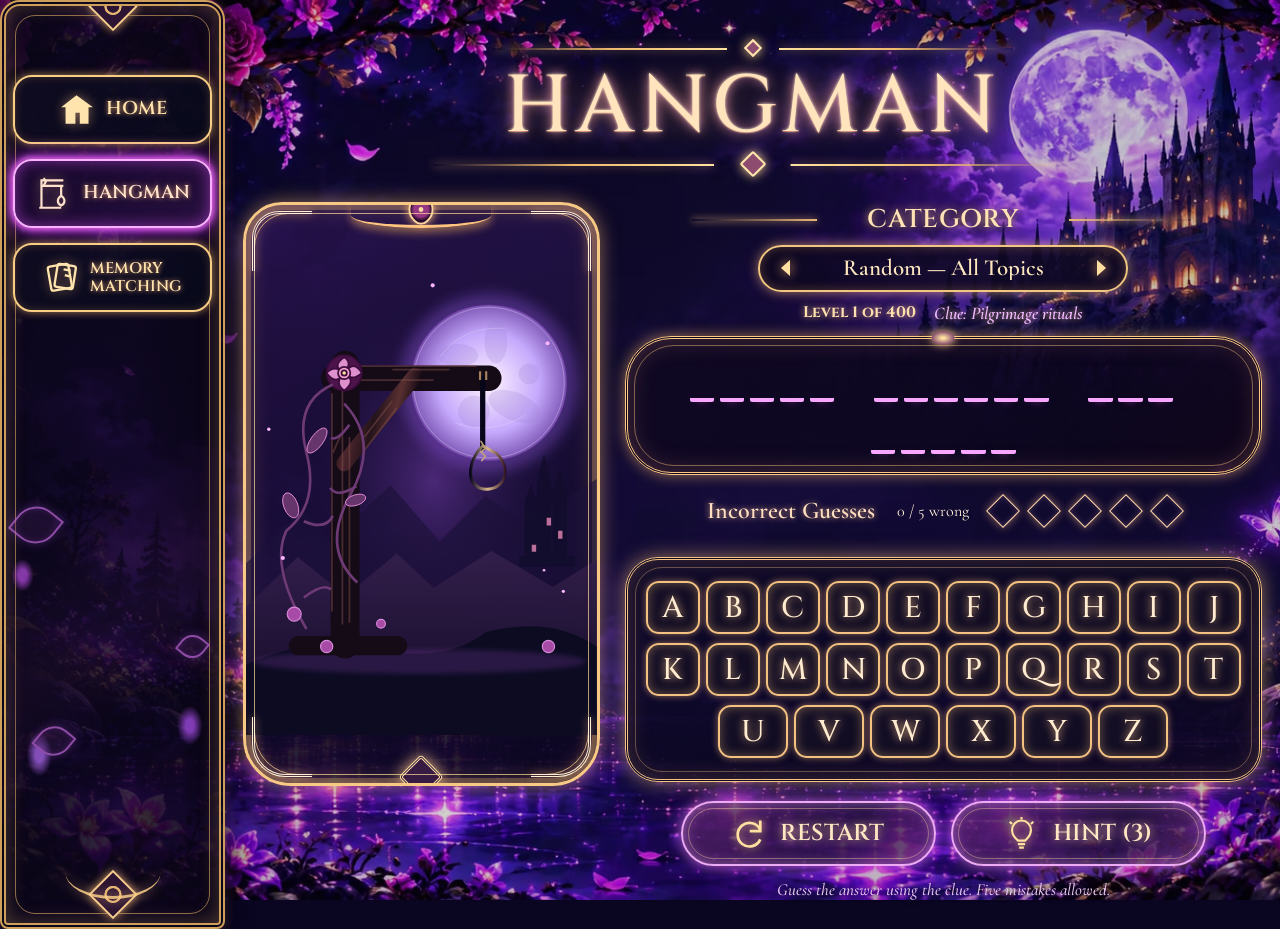
==== chapters/hangman.html @ 1d0f44e5 "Bring visible victory panel and next-level button above the keyboard and add error counter" ====
<!doctype html>
<html lang="en">
<head>
  <meta charset="utf-8">
  <meta name="viewport" content="width=device-width,initial-scale=1,viewport-fit=cover">
  <meta name="theme-color" content="#120823">
  <meta name="description" content="Play 400 moderate Islamic Hangman levels on Quran, prophets, Seerah, worship, faith, history, places, and Islamic terms.">
  <title>Hangman · Rayan's Dark Forest</title>
  <link rel="icon" href="../assets/heart.svg" type="image/svg+xml">
  <link rel="preconnect" href="https://fonts.googleapis.com">
  <link rel="preconnect" href="https://fonts.gstatic.com" crossorigin>
  <link href="https://fonts.googleapis.com/css2?family=Cinzel:wght@400;500;600;700&family=Cormorant+Garamond:wght@400;500;600;700&display=swap" rel="stylesheet">
  <link rel="preload" href="../assets/hangman-approved-forest.avif" as="image" type="image/avif">
  <link rel="stylesheet" href="../hangman.css?v=3">
  <script defer src="../hangman-phrases.js?v=2"></script>
  <script defer src="../hangman.js?v=3"></script>
</head>
<body class="hangman-page">
  <!-- The background is the separately supplied, clean AI forest art.
       All game interface, icons, gallows, and navigation below are REAL DOM/SVG. -->
  <div class="hangman-scene" aria-hidden="true"></div>
  <div id="hangman-confetti" class="hangman-confetti" aria-hidden="true"></div>
  <div class="hangman-layout">
    <aside class="hangman-sidebar" aria-label="Forest navigation">
      <div class="hangman-sidebar-ornate top" aria-hidden="true"></div>
      <nav class="hangman-navigation" aria-label="Game navigation">
        <a class="hangman-nav-button" href="../index.html">
          <svg class="hangman-nav-icon" viewBox="0 0 32 32" fill="none" aria-hidden="true"><path fill="currentColor" d="M16 3 2 14h4v15h9V19h4v10h8V14h4L16 3Z"/></svg>
          <span>HOME</span>
        </a>
        <a class="hangman-nav-button is-active" href="hangman.html" aria-current="page">
          <svg class="hangman-nav-icon" viewBox="0 0 32 32" fill="none" aria-hidden="true" stroke="currentColor" stroke-width="2"><path d="M5 29V4h20M5 9h20M23 9v9M23 18c-4 3-4 7 0 9 4-2 4-6 0-9ZM3 29h20"/><path d="m7 2 2 3-2 4"/></svg>
          <span>HANGMAN</span>
        </a>
        <a class="hangman-nav-button hangman-nav-matching" href="memory-game.html">
          <svg class="hangman-nav-icon" viewBox="0 0 32 32" fill="none" aria-hidden="true" stroke="currentColor" stroke-width="2"><rect x="3" y="7" width="18" height="21" rx="2" transform="rotate(-10 3 7)"/><rect x="12" y="4" width="16" height="20" rx="2" transform="rotate(9 12 4)"/><path d="m17 9 6 1m-5 4 4 1"/></svg>
          <span>MEMORY<br>MATCHING</span>
        </a>
      </nav>
      <div class="hangman-sidebar-vines" aria-hidden="true"><span></span><span></span><span></span></div>
      <div class="hangman-sidebar-ornate bottom" aria-hidden="true"></div>
    </aside>

    <main class="hangman-main">
      <header class="hangman-header">
        <div class="hangman-top-flourish" aria-hidden="true"><span></span></div>
        <h1>HANGMAN</h1>
        <div class="hangman-title-flourish" aria-hidden="true"><span></span></div>
      </header>

      <div class="hangman-play-grid">
        <section class="hangman-illustration-frame" id="hangman-illustration-frame" aria-label="Enchanted Hangman illustration">
          <div class="hangman-frame-corner top-left" aria-hidden="true"></div>
          <div class="hangman-frame-corner top-right" aria-hidden="true"></div>
          <div class="hangman-frame-corner bottom-left" aria-hidden="true"></div>
          <div class="hangman-frame-corner bottom-right" aria-hidden="true"></div>

          <svg id="hangman-illustration" class="hangman-art" viewBox="0 0 400 550" aria-hidden="true" xmlns="http://www.w3.org/2000/svg">
            <defs>
              <radialGradient id="hg-moon"><stop offset="0" stop-color="#fff3ff"/><stop offset=".64" stop-color="#c5a9fc"/><stop offset=".97" stop-color="#8560bd"/><stop offset="1" stop-color="#7141a5"/></radialGradient>
              <radialGradient id="hg-sky"><stop offset="0" stop-color="#733caa" stop-opacity=".56"/><stop offset="1" stop-color="#0c0821" stop-opacity="0"/></radialGradient>
              <linearGradient id="hg-wood" x2="1" y2=".3"><stop stop-color="#0f080b"/><stop offset=".25" stop-color="#4c262d"/><stop offset=".52" stop-color="#24131b"/><stop offset=".78" stop-color="#593032"/><stop offset="1" stop-color="#160b15"/></linearGradient>
              <linearGradient id="hg-rope" x2="1" y2="0"><stop stop-color="#090719"/><stop offset=".5" stop-color="#d9b88c"/><stop offset="1" stop-color="#2f1427"/></linearGradient>
              <linearGradient id="hg-hill" x2="0" y2="1"><stop stop-color="#35204d"/><stop offset="1" stop-color="#0f0820"/></linearGradient>
              <filter id="hg-light"><feGaussianBlur stdDeviation="7"/></filter>
              <filter id="hg-soft"><feGaussianBlur stdDeviation="3"/></filter>
            </defs>
            <ellipse cx="214" cy="260" rx="170" ry="235" fill="url(#hg-sky)"/>
            <circle cx="277" cy="148" r="102" fill="#9b61ef" opacity=".34" filter="url(#hg-light)"/>
            <circle cx="277" cy="148" r="89" fill="url(#hg-moon)"/>
            <g fill="#9d83d2" opacity=".23">
              <ellipse cx="242" cy="117" rx="23" ry="13"/><ellipse cx="306" cy="175" rx="31" ry="16" transform="rotate(22 306 175)"/>
              <ellipse cx="285" cy="101" rx="13" ry="25"/><circle cx="260" cy="181" r="18"/><circle cx="323" cy="138" r="12"/>
            </g>
            <g stroke="#ede3ff" stroke-opacity=".34" fill="none"><circle cx="277" cy="148" r="86" stroke-width="1.1"/><path d="M221 119c19-26 42-34 74-33M239 194c28 10 54 6 80-9" stroke-width="1"/></g>
            <path d="M0 354 66 293 96 329 165 265 221 329 273 277 319 310 400 258v292H0Z" fill="#1d1139" opacity=".65"/>
            <path d="M0 404 59 347 114 391 172 343 214 382 280 340 350 381 400 350v200H0Z" fill="url(#hg-hill)" opacity=".88"/>
            <g fill="#130d2d" opacity=".9">
              <path d="M318 346v-62l7-20 7 20v62M332 348v-86l8-33 8 33v86M350 348v-75l8-29 8 29v75M312 346h63v12h-63z"/>
              <path d="M326 333h5v8h-5zm17-31h5v9h-5zm13 15h5v9h-5z" fill="#cf7aa7"/>
            </g>
            <path d="M0 470q75-35 150-18t123-19q74-20 127 16v101H0Z" fill="#0c0b22"/>
            <ellipse cx="198" cy="466" rx="190" ry="14" fill="#ad55da" opacity=".18" filter="url(#hg-soft)"/>
            <g stroke="#140b16" stroke-linejoin="round" stroke-linecap="round">
              <path d="M113 446V128" stroke-width="33"/><path d="M100 143H277" stroke-width="29"/>
              <path d="M106 149V441" stroke="url(#hg-wood)" stroke-width="23"/>
              <path d="M107 139H276" stroke="url(#hg-wood)" stroke-width="22"/>
              <path d="m112 240 81-100" stroke="url(#hg-wood)" stroke-width="18"/>
              <path d="M60 448H173" stroke-width="22"/><path d="M60 444H173" stroke="url(#hg-wood)" stroke-width="16"/>
            </g>
            <g stroke="#7f4c49" fill="none" opacity=".5" stroke-width="2">
              <path d="M98 160v249m12-260v275m8-214v212m-19-194 10-22"/>
              <path d="M122 129h141m-96 4h65M124 145h90"/>
              <path d="m135 210 32-41m-32 56 37-48"/>
            </g>
            <g stroke="#070619" stroke-width="6" stroke-linecap="round"><path d="M270 143V223"/></g>
            <g stroke="url(#hg-rope)" stroke-width="3.4" stroke-linecap="round" fill="none">
              <path d="M270 143V222"/>
              <path d="M270 220c-15 16-20 39-4 48 21 8 43-15 20-39l-16-9"/>
              <path d="m268 215 5 8-5 4 5 5-4 5" stroke="#c3a07f" stroke-width="1.8"/>
            </g>
            <g fill="none" stroke="#b68d66" stroke-width="2.5" opacity=".9"><path d="M267 145v-10m7 10v-10"/></g>
            <g fill="#dd8fce" stroke="#3b0c3c" stroke-width="2">
              <circle cx="112" cy="137" r="20" fill="#4d144b"/>
              <path d="M112 119q10 6 0 18-15-8 0-18Z"/>
              <path d="M132 137q-11 10-20 0 11-16 20 0Z"/>
              <path d="M112 157q-12-9 0-20 15 9 0 20Z"/>
              <path d="M92 137q9-10 20 0-9 15-20 0Z"/>
              <circle cx="112" cy="137" r="7" fill="#f4a4d0"/>
              <circle cx="112" cy="137" r="3" fill="#ffe09b"/>
            </g>
            <g fill="none" stroke="#6e3a76" stroke-width="3">
              <path d="M99 150q-45 20-30 78t-23 89q-19 40 23 112"/>
              <path d="M112 172q41 43 7 104t8 100"/>
              <path d="M118 196q-14 19-21 15m29 55q-22 14-30 2m-30 38q25 11 33-6m-33 93q23-17 31-9"/>
            </g>
            <g fill="#65356c" stroke="#e48cdb" stroke-width="1"><ellipse cx="81" cy="214" rx="7" ry="17" transform="rotate(36 81 214)"/><ellipse cx="51" cy="288" rx="8" ry="15" transform="rotate(-21 51 288)"/><ellipse cx="125" cy="282" rx="12" ry="6" transform="rotate(-18 125 282)"/></g>
            <g fill="#a74ba6" stroke="#d98add" stroke-width="1.3">
              <circle cx="55" cy="412" r="8"/><circle cx="154" cy="423" r="5"/><circle cx="92" cy="449" r="7"/><circle cx="345" cy="449" r="7"/>
            </g>
            <g fill="#fbb5fe">
              <circle cx="26" cy="201" r="2"/><circle cx="344" cy="103" r="2.3"/><circle cx="213" cy="37" r="2.3"/>
              <circle cx="340" cy="362" r="1.5"/><circle cx="42" cy="348" r="2.4"/><circle cx="362" cy="386" r="1.8"/>
            </g>
            <!-- Later wrong guesses reveal a separate, real SVG figure, not an image hotspot. -->
            <g class="hangman-drawing-stage" data-hang-stage="1"><circle cx="273" cy="283" r="18" fill="none" stroke="#f9cef9" stroke-width="5"/></g>
            <g class="hangman-drawing-stage" data-hang-stage="2"><path d="M273 303v70" fill="none" stroke="#f9cef9" stroke-width="5" stroke-linecap="round"/></g>
            <g class="hangman-drawing-stage" data-hang-stage="3"><path d="m272 321-35 33" fill="none" stroke="#f9cef9" stroke-width="5" stroke-linecap="round"/></g>
            <g class="hangman-drawing-stage" data-hang-stage="4"><path d="m273 321 35 33" fill="none" stroke="#f9cef9" stroke-width="5" stroke-linecap="round"/></g>
            <g class="hangman-drawing-stage" data-hang-stage="5"><path d="m273 371-28 42m28-42 28 42" fill="none" stroke="#f9cef9" stroke-width="5" stroke-linecap="round"/></g>
          </svg>
          <span class="hangman-art-rose" aria-hidden="true"></span>
          <span class="hangman-art-bottom-flourish" aria-hidden="true"></span>
        </section>

        <section class="hangman-board" aria-label="Hangman puzzle controls">
          <div class="hangman-category-group">
            <h2 class="hangman-category-title"><span> </span>CATEGORY<span> </span></h2>
            <div class="hangman-category-select" role="group" aria-label="Choose a category">
              <button type="button" class="hangman-category-arrow" id="hangman-category-prev" aria-label="Previous category"><svg viewBox="0 0 20 20" aria-hidden="true"><path d="m14 2-9 8 9 8z"/></svg></button>
              <span id="hangman-category-name" aria-live="polite">Random</span>
              <button type="button" class="hangman-category-arrow" id="hangman-category-next" aria-label="Next category"><svg viewBox="0 0 20 20" aria-hidden="true"><path d="m6 2 9 8-9 8z"/></svg></button>
            </div>
          </div>

          <div class="hangman-level-meta" role="group" aria-label="Islamic Hangman level and clue">
            <span id="hangman-level-label" class="hangman-level-number">Level 1 of 400</span>
            <span id="hangman-level-topic" class="hangman-level-topic">Islamic knowledge</span>
          </div>

          <section class="hangman-answer-frame" id="hangman-answer-frame" aria-label="Hidden word or sentence">
            <div class="hangman-frame-ornament" aria-hidden="true"></div>
            <div id="hangman-word" class="hangman-word" aria-label="Puzzle letter spaces"></div>
          </section>
          <section class="hangman-result" id="hangman-result" role="region" aria-label="Level result" aria-live="polite" hidden>
            <span class="hangman-result-title" id="hangman-result-title"></span>
            <p class="hangman-result-message" id="hangman-result-message"></p>
            <button type="button" class="hangman-next-level" id="hangman-next" hidden>MOVE TO NEXT LEVEL</button>
          </section>
          <div class="hangman-errors" aria-label="Incorrect guesses">
            <span class="hangman-errors-label">Incorrect Guesses</span>
            <span class="hangman-wrong-count" id="hangman-wrong-count" role="status" aria-live="polite">0 / 5 wrong</span>
            <div id="hangman-wrong-track" class="hangman-wrong-track" role="group" aria-label="Five incorrect guesses allowed"></div>
          </div>

          <section class="hangman-keyboard-frame" aria-label="Letter keyboard">
            <div id="hangman-keyboard" class="hangman-keyboard"></div>
          </section>

          <div class="hangman-actions">
            <button id="hangman-restart" class="hangman-action-button" type="button">
              <svg viewBox="0 0 28 28" fill="none" stroke="currentColor" stroke-width="2.3" aria-hidden="true"><path d="M24 11a10 10 0 1 0 0 8M24 3v9h-9"/></svg>
              <span>RESTART</span>
            </button>
            <button id="hangman-hint" class="hangman-action-button" type="button">
              <svg viewBox="0 0 28 28" fill="none" stroke="currentColor" stroke-width="1.8" aria-hidden="true"><path d="M9 18c-2-2-3-4-3-7a8 8 0 0 1 16 0c0 3-1 5-3 7l-2 2H11zM11 23h6m-5 3h4M14 0v2M4 4l2 2M24 4l-2 2"/></svg>
              <span>HINT <span class="hangman-hint-count">(3)</span></span>
            </button>
          </div>
          <p class="hangman-status" id="hangman-status" role="status" aria-live="polite">Explore 400 Islamic Hangman puzzles.</p>
        </section>
      </div>
    </main>
  </div>
</body>
</html>
---- hangman.css ----
/* Rayan's Dark Forest — approved Gothic Hangman layout.
   This is genuine responsive HTML/CSS; the clean approved AI artwork is the
   PAGE BACKGROUND only, never a screenshot of the UI. */
:root{
  color-scheme:dark;
  --hm-gold:#ffdb9c;
  --hm-gold-strong:#ffe4af;
  --hm-gold-dark:#b9733c;
  --hm-purple:#f6b1ff;
  --hm-magenta:#ea48fd;
  --hm-night:#0b0620;
  --hm-text:#fff0d7;
}
*{box-sizing:border-box}
html{min-width:320px;scroll-behavior:smooth}
body{margin:0;min-height:100svh;background:#0a0520;color:var(--hm-text);font-family:'Cormorant Garamond',Georgia,serif;-webkit-font-smoothing:antialiased}
button,a{font:inherit}
button{cursor:pointer}
a{color:inherit;text-decoration:none}
button:focus-visible,a:focus-visible{outline:3px solid #f9d8ff;outline-offset:4px}
.hangman-scene{position:fixed;inset:0;z-index:-2;pointer-events:none;
  background:#100720 url('assets/hangman-approved-forest.avif') center center/cover no-repeat}
.hangman-scene::after{content:"";position:absolute;inset:0;
  background:linear-gradient(90deg,rgba(4,2,17,.26),transparent 35%,rgba(6,3,19,.14)),linear-gradient(180deg,#10061a21,#1605221c 75%,#0d041c3b)}
.hangman-layout{display:grid;grid-template-columns:clamp(225px,15.55vw,260px) minmax(0,1fr);min-height:100svh;max-width:1920px;margin:auto}
/* Actual site navigation; no icon screenshots or emoji fonts. */
.hangman-sidebar{isolation:isolate;position:relative;display:flex;flex-direction:column;min-height:100svh;
  border:6px double #ce9e5b;border-radius:20px 20px 8px 8px;
  background:linear-gradient(90deg,#0a0619ec,#0e071dbd 60%,#0a0516ee);
  box-shadow:inset 0 0 20px #efae6c4b,4px 0 22px #040113c9,0 0 11px #c9875269;
  padding:69px 7px 60px;overflow:hidden}
.hangman-sidebar::before{content:"";position:absolute;inset:9px;z-index:-1;border:1px solid #bb905abd;border-radius:20px;pointer-events:none}
.hangman-sidebar::after{content:"";position:absolute;bottom:24px;left:50%;width:95px;height:50px;transform:translateX(-50%);
  border-bottom:3px solid #ffd28a;border-radius:0 0 50% 50%;filter:drop-shadow(0 0 6px #efb77a);opacity:.85}
.hangman-sidebar-ornate{pointer-events:none;position:absolute;left:50%;transform:translateX(-50%) rotate(45deg);
  border:2px solid #f7cd8e;background:#2c1432;width:35px;height:35px;box-shadow:0 0 10px #d29b64}
.hangman-sidebar-ornate::before,.hangman-sidebar-ornate::after{content:"";position:absolute;inset:7px;border:2px solid #e5b774;border-radius:50%}
.hangman-sidebar-ornate.top{top:-17px}
.hangman-sidebar-ornate.bottom{bottom:11px}
.hangman-sidebar-vines{position:absolute;top:48%;left:2px;right:2px;bottom:60px;pointer-events:none;
  opacity:.75;background:
    radial-gradient(ellipse at 7% 31%,#a746d4 0 1.5%,transparent 4%),
    radial-gradient(ellipse at 87% 67%,#a54de6 0 1.6%,transparent 5%),
    radial-gradient(ellipse at 15% 74%,#ac68ed 0 1.6%,transparent 5%),
    linear-gradient(145deg,transparent 18%,#45205240 45%,transparent 64%);}
.hangman-sidebar-vines span{position:absolute;width:40px;height:40px;border:2px solid #b964d2;border-radius:60% 0 60% 0;transform:rotate(39deg);
  box-shadow:0 0 11px #b75cf466,inset 0 0 7px #9d37cd55;background:#49255d63}
.hangman-sidebar-vines span:nth-child(1){left:8px;top:14%}
.hangman-sidebar-vines span:nth-child(2){right:12px;top:45%;width:25px;height:25px}
.hangman-sidebar-vines span:nth-child(3){left:30px;top:67%;width:32px;height:32px}
.hangman-navigation{position:relative;z-index:1;display:grid;gap:15px;width:100%;margin:0 auto}
.hangman-nav-button{width:100%;min-height:69px;display:flex;align-items:center;justify-content:center;gap:12px;
  border:2px solid #f8cd85;border-radius:19px;
  background:linear-gradient(140deg,#100c22e8,#07091bdf);
  color:#ffe4ae;box-shadow:0 0 8px #ffc46d9e,inset 0 0 10px #fab56336;
  text-shadow:0 0 5px #f1ad72;font:600 clamp(17px,1.45vw,24px)/1.12 'Cinzel',Georgia,serif;
  transition:transform .2s,box-shadow .2s,border-color .2s}
.hangman-nav-button:hover{transform:translateY(-2px);box-shadow:0 0 18px #ffd39ec4,inset 0 0 15px #eab16d58}
.hangman-nav-button.is-active{border-color:#f9b2fe;color:#ffe2cc;background:linear-gradient(140deg,#18082eec,#281040e5);
  box-shadow:0 0 7px 2px #f76aff,0 0 20px 3px #c42cf9a9,inset 0 0 15px #d64af38c}
.hangman-nav-icon{width:35px;height:35px;flex:none;filter:drop-shadow(0 0 6px #ffc57e7c)}
.hangman-nav-matching{gap:9px;font-size:clamp(13px,1.2vw,20px)}
.hangman-nav-matching .hangman-nav-icon{width:37px;height:37px}
/* Header and gold ornamental flourishes */
.hangman-main{min-width:0;padding:0 26px 25px}
.hangman-header{height:195px;display:flex;flex-direction:column;align-items:center;justify-content:flex-start;padding-top:38px}
.hangman-header h1{z-index:1;margin:6px 0 -2px;font:500 clamp(65px,6.3vw,105px)/1.07 'Cinzel',Georgia,serif;
  letter-spacing:.07em;color:#ffe4bd;text-shadow:0 0 3px #fff4cc,0 0 12px #fca4b3,0 1px #9d493a,0 0 31px #f0b06387}
.hangman-top-flourish,.hangman-title-flourish{position:relative;width:min(520px,80%);height:20px}
.hangman-top-flourish::before,.hangman-top-flourish::after,.hangman-title-flourish::before,.hangman-title-flourish::after{
  content:"";position:absolute;top:50%;width:45%;height:2px;background:linear-gradient(90deg,transparent,#efb96e,#ffe3a0);
  box-shadow:0 0 10px #ffc684a3}
.hangman-top-flourish::before,.hangman-title-flourish::before{left:0}
.hangman-top-flourish::after,.hangman-title-flourish::after{right:0;transform:rotate(180deg)}
.hangman-top-flourish span,.hangman-title-flourish span{position:absolute;left:50%;top:50%;transform:translate(-50%,-50%) rotate(45deg);
  width:13px;height:13px;border:2px solid #ffe6ae;background:#8e4d70;box-shadow:0 0 11px #fcd48b}
.hangman-title-flourish{width:min(640px,92%);height:31px}
.hangman-title-flourish::before,.hangman-title-flourish::after{width:44%}
.hangman-title-flourish span{width:19px;height:19px;border-radius:2px}
/* Two-column composition from the owner-approved concept */
.hangman-play-grid{width:100%;max-width:1250px;margin:0 auto;
  display:grid;grid-template-columns:minmax(320px,400px) minmax(0,1fr);
  align-items:start;gap:36px}
.hangman-illustration-frame{position:relative;isolation:isolate;height:584px;margin-top:7px;overflow:hidden;
  border:3px solid #f7c985;border-radius:39px 39px 48px 48px;
  background:linear-gradient(145deg,#1d0b3e90,#120c30a3 53%,#070618bb),linear-gradient(180deg,#743cb453,#11051a9c);
  box-shadow:inset 0 0 0 5px #d8a76e53,inset 0 0 26px #f5b56a51,0 0 19px #f8b96f88}
.hangman-illustration-frame::before{content:"";position:absolute;z-index:1;inset:8px;pointer-events:none;
  border:1px solid #fcd796b8;border-radius:34px 34px 43px 43px}
.hangman-illustration-frame::after{content:"";position:absolute;z-index:2;left:30%;right:30%;top:-2px;
  height:22px;border-radius:0 0 50% 50%;border-bottom:3px solid #ffc57f;box-shadow:0 5px 9px #f8b45f78}
.hangman-frame-corner{position:absolute;z-index:3;width:60px;height:60px;pointer-events:none;
  border-color:#f9d49a;filter:drop-shadow(0 0 4px #f7ad76)}
.hangman-frame-corner.top-left{top:6px;left:6px;border-top:3px double;border-left:3px double;border-radius:27px 0 0 0}
.hangman-frame-corner.top-right{top:6px;right:6px;border-top:3px double;border-right:3px double;border-radius:0 27px 0 0}
.hangman-frame-corner.bottom-left{bottom:6px;left:6px;border-bottom:3px double;border-left:3px double;border-radius:0 0 0 33px}
.hangman-frame-corner.bottom-right{bottom:6px;right:6px;border-bottom:3px double;border-right:3px double;border-radius:0 0 33px 0}
.hangman-art{position:absolute;inset:0;width:100%;height:100%;overflow:visible}
.hangman-drawing-stage{opacity:0;transition:opacity .25s ease}
.hangman-drawing-stage.is-visible{opacity:1}
.hangman-art-rose{position:absolute;left:50%;top:-9px;width:27px;height:27px;transform:translateX(-50%) rotate(45deg);
  background:radial-gradient(circle at center,#f7dca0 0 12%,#973684 17% 44%,#290d2c 67%);
  border:2px solid #ffd5a0;border-radius:35% 58%;box-shadow:0 0 10px #ffba73}
.hangman-art-bottom-flourish{position:absolute;left:50%;bottom:-10px;width:32px;height:32px;transform:translateX(-50%) rotate(45deg);
  border:3px double #ffe2a2;background:#381b42;border-radius:4px;box-shadow:0 0 15px #efbd8d}
.hangman-board{min-width:0;padding-top:12px}
.hangman-category-group{height:98px;text-align:center;display:flex;align-items:center;flex-direction:column;gap:12px}
.hangman-category-title{margin:0;display:flex;align-items:center;justify-content:center;gap:25px;
  font:600 clamp(20px,2vw,28px)/1 'Cinzel',Georgia,serif;letter-spacing:.025em;
  color:#ffe3b7;text-shadow:0 0 8px #edb889,0 2px 6px #08041d}
.hangman-category-title::before,.hangman-category-title::after{content:"";width:125px;max-width:12vw;height:2px;
  background:linear-gradient(90deg,transparent,#e9b874);box-shadow:0 0 7px #ebb371}
.hangman-category-title::after{transform:rotate(180deg)}
.hangman-category-select{display:grid;grid-template-columns:51px minmax(0,1fr) 51px;align-items:center;
  width:min(370px,100%);height:47px;border:2px solid #f0c680;border-radius:30px;
  background:linear-gradient(140deg,#0b071edb,#100a23e8);box-shadow:0 0 12px #f9b77aa3,inset 0 0 11px #f6a35d4d}
#hangman-category-name{min-width:0;padding:0 2px;text-align:center;white-space:nowrap;overflow:hidden;text-overflow:ellipsis;
  font:600 23px/1 'Cormorant Garamond',Georgia,serif;color:#fce6be}
.hangman-category-arrow{display:flex;align-items:center;justify-content:center;height:100%;border:0;background:transparent;
  color:#ffe0a1;filter:drop-shadow(0 0 6px #f2a768);transition:transform .2s}
.hangman-category-arrow:hover{transform:scale(1.16)}
.hangman-category-arrow svg{width:20px;height:20px;fill:currentColor}
.hangman-answer-frame{position:relative;display:flex;align-items:center;justify-content:center;
  min-height:126px;padding:20px 17px 18px;margin:0 0 8px;
  border:3px double #ffc981;border-radius:46px;
  background:linear-gradient(130deg,#100923f2,#0c061ddf 70%,#10071bf2);
  box-shadow:inset 0 0 24px #b974685a,0 0 14px #f8b56c95}
.hangman-answer-frame::after{content:"";position:absolute;inset:6px;border:1px solid #ecb9787c;border-radius:40px;pointer-events:none}
.hangman-frame-ornament{position:absolute;z-index:2;top:-8px;left:50%;width:24px;height:14px;
  transform:translateX(-50%);background:radial-gradient(ellipse,#ffdf9f 10%,#885170 65%,transparent 70%);
  filter:drop-shadow(0 0 4px #ffcc8c)}
.hangman-word{position:relative;z-index:1;display:flex;align-items:center;justify-content:center;align-content:center;
  width:100%;max-width:100%;min-height:55px;gap:clamp(5px,1.2vw,16px);flex-wrap:wrap}
.hangman-letter{display:flex;justify-content:center;align-items:center;min-width:clamp(25px,2.95vw,52px);height:56px;padding:0 2px;
  border-bottom:4px solid #f8a6ff;border-radius:2px;color:#ffe9cf;text-shadow:0 0 8px #edb5ff;
  font:600 clamp(21px,3vw,42px)/1 'Cinzel',Georgia,serif;box-shadow:0 8px 10px -10px #f96bff}
.hangman-letter.is-space{min-width:21px;border:0;box-shadow:none}
.hangman-letter.is-punctuation{min-width:15px;border:0;box-shadow:none}
.hangman-errors{display:flex;justify-content:center;align-items:center;min-height:56px;gap:22px;margin-bottom:18px}
.hangman-errors-label{font:600 clamp(18px,2vw,24px)/1.12 'Cormorant Garamond',Georgia,serif;color:#ffdfbf;
  white-space:nowrap;text-shadow:0 0 6px #dbaa86}
.hangman-wrong-track{display:flex;gap:17px;align-items:center;min-height:40px}
.hangman-diamond{width:24px;height:24px;border:1.5px solid #ffd7ac;transform:rotate(45deg);
  box-shadow:0 0 8px #f6b5848a,inset 0 0 6px #eeafba38;transition:background .2s,box-shadow .2s}
.hangman-diamond.is-lost{background:#b43cbb;box-shadow:0 0 12px #f45aebd4,inset 0 0 5px #ffe8ff}
.hangman-keyboard-frame{position:relative;border:3px double #f5c282;border-radius:33px;
  padding:24px 30px 19px;background:linear-gradient(160deg,#0e0928e8,#0b0821df 50%,#0f0824eb);
  box-shadow:inset 0 0 24px #e39e643d,0 0 19px #e8b5739c}
.hangman-keyboard-frame::before{content:"";position:absolute;inset:7px;pointer-events:none;border:1px solid #d8ab7069;border-radius:27px}
.hangman-keyboard{position:relative;z-index:1;display:grid;gap:9px}
.hangman-key-row{display:flex;justify-content:center;gap:9px}
.hangman-key{height:57px;flex:1 1 0;min-width:0;max-width:70px;
  border:2px solid #f3c182;border-radius:13px;background:linear-gradient(140deg,#161027,#100b21);
  color:#ffebcf;text-shadow:0 0 9px #f3bc84;
  font:500 clamp(22px,2.4vw,37px)/1 'Cinzel',Georgia,serif;
  box-shadow:0 0 7px #e9ab7399,inset 0 0 11px #f1bd7666;transition:transform .16s,box-shadow .16s,border-color .16s}
.hangman-key:hover:not(:disabled){transform:translateY(-3px);border-color:#ffe5b3;box-shadow:0 0 17px #ffc78dcc,inset 0 0 13px #ffcd7659}
.hangman-key.is-correct{color:#fff8dc;border-color:#c9ffdb;background:#17472eab}
.hangman-key.is-wrong{color:#deb6c6;border-color:#e575a8;background:#442038ba}
.hangman-key:disabled{cursor:default;opacity:.65}
.hangman-actions{display:flex;justify-content:center;gap:35px;margin-top:19px}
.hangman-action-button{position:relative;display:flex;align-items:center;justify-content:center;gap:15px;
  min-height:65px;width:min(255px,50%);padding:7px 20px;border:2px solid #edabf3;border-radius:38px;
  color:#ffe7c3;background:linear-gradient(120deg,#5a246bc4,#27123ece 65%,#672b73bd);
  box-shadow:0 0 14px #f47ef5bf,inset 0 0 14px #e7a1f280;transition:transform .2s,box-shadow .2s;
  font:600 clamp(16px,1.8vw,23px)/1.1 'Cinzel',Georgia,serif;text-shadow:0 0 10px #edc295}
.hangman-action-button::before{content:"";position:absolute;inset:5px;border:1px solid #ffd39f65;border-radius:35px;pointer-events:none}
.hangman-action-button:hover:not(:disabled){transform:translateY(-2px);box-shadow:0 0 20px #ef87f6,inset 0 0 20px #ef9bf2a8}
.hangman-action-button:disabled{opacity:.5;cursor:default}
.hangman-action-button svg{width:33px;height:33px;flex:none;color:#ffe0a0;filter:drop-shadow(0 0 5px #dfbc6f)}
.hangman-status{min-height:25px;margin:14px 0 0;text-align:center;font:italic 500 17px/1.2 'Cormorant Garamond',Georgia,serif;
  color:#e7c7ef;text-shadow:0 1px 6px #060319}

/* Tablet: preserve full-sized interactive keys and readable category names. */
@media(max-width:1340px){
  .hangman-play-grid{gap:25px;grid-template-columns:minmax(305px,35%) minmax(0,1fr)}
  .hangman-main{padding:0 18px 24px}
  .hangman-keyboard-frame{padding:21px 18px}
  .hangman-key-row{gap:6px}
  .hangman-key{height:53px;font-size:clamp(19px,2.4vw,30px)}
  .hangman-actions{gap:15px}
}
@media(max-width:1130px){
  .hangman-play-grid{max-width:825px;grid-template-columns:minmax(0,1fr);gap:20px}
  .hangman-illustration-frame{width:min(430px,100%);height:540px;margin:0 auto}
  .hangman-board{padding-top:0}
  .hangman-header{height:166px;padding-top:26px}
  .hangman-header h1{font-size:clamp(54px,7vw,85px)}
  .hangman-category-title::before,.hangman-category-title::after{max-width:11vw}
  .hangman-keyboard-frame{padding:23px 25px}
  .hangman-key-row{gap:9px}
  .hangman-key{font-size:clamp(23px,3vw,34px);height:56px}
}
@media(max-width:760px){
  .hangman-layout{display:block}
  .hangman-sidebar{position:relative;min-height:0;display:block;padding:10px 8px;border-width:0 0 3px;
    border-radius:0;background:#0c071edb;overflow:visible}
  .hangman-sidebar::before,.hangman-sidebar::after,.hangman-sidebar-ornate,.hangman-sidebar-vines{display:none}
  .hangman-navigation{display:flex;justify-content:center;gap:9px;max-width:660px}
  .hangman-nav-button{flex:1;min-height:52px;border-radius:13px;gap:5px;padding:5px 3px;
    font-size:clamp(10px,2.4vw,15px)}
  .hangman-nav-icon,.hangman-nav-matching .hangman-nav-icon{width:25px;height:25px}
  .hangman-main{padding:0 10px 22px}
  .hangman-header{height:130px;padding-top:13px}
  .hangman-header h1{font-size:clamp(38px,10vw,72px);letter-spacing:.045em}
  .hangman-top-flourish{height:10px}.hangman-title-flourish{height:20px}
  .hangman-illustration-frame{height:460px;width:min(360px,100%);border-radius:30px}
  .hangman-board{width:100%;max-width:710px;margin:auto}
  .hangman-category-group{height:94px;gap:10px}
  .hangman-answer-frame{min-height:101px;padding:13px 9px;border-radius:28px}
  .hangman-answer-frame::after{border-radius:22px}
  .hangman-word{min-height:49px;gap:7px}
  .hangman-letter{height:47px;border-bottom-width:3px;min-width:clamp(23px,6vw,41px)}
  .hangman-errors{gap:12px;margin-bottom:10px;flex-wrap:wrap}
  .hangman-wrong-track{gap:12px}
  .hangman-diamond{width:19px;height:19px}
  .hangman-keyboard-frame{padding:15px 10px;border-radius:22px}
  .hangman-keyboard{gap:8px}
  .hangman-key-row{gap:5px}
  .hangman-key{height:44px;border-radius:9px;font-size:clamp(15px,4.6vw,27px)}
  .hangman-action-button{width:min(220px,50%);min-height:54px;gap:7px;padding:5px;font-size:clamp(13px,3.1vw,20px)}
  .hangman-action-button svg{width:24px;height:24px}
  .hangman-actions{margin-top:16px;gap:12px}
}
@media(max-width:390px){
  .hangman-main{padding-left:6px;padding-right:6px}
  .hangman-nav-button{font-size:10px}.hangman-nav-icon{width:21px;height:21px}
  .hangman-category-title{font-size:19px}
  .hangman-keyboard-frame{padding:13px 5px}
  .hangman-key-row{gap:3px}.hangman-key{height:39px;border-width:1px;font-size:15px}
  .hangman-action-button{font-size:13px}
}
@media(prefers-reduced-motion:reduce){
  *,*::before,*::after{animation:none!important;transition:none!important}
}


/* Islamic Hangman levels: slim progress/clue row without changing the artwork. */
.hangman-level-meta{display:flex;align-items:center;justify-content:center;flex-wrap:wrap;gap:9px 18px;
  margin:-4px 0 11px;min-height:24px;text-align:center;
  color:#ffe0af;text-shadow:0 0 7px #efb585}
.hangman-level-number{font:700 clamp(13px,1.2vw,17px)/1.15 'Cinzel',Georgia,serif}
.hangman-level-topic{font:italic 600 clamp(15px,1.4vw,20px)/1.15 'Cormorant Garamond',Georgia,serif;
  color:#f1b9ff}
.hangman-word{row-gap:9px}
.hangman-word-unit{display:inline-flex;align-items:center;justify-content:center;flex:0 0 auto;white-space:nowrap;gap:clamp(2px,.45vw,7px)}
.hangman-word-gap{display:block;flex:0 0 clamp(6px,.7vw,12px);height:3px}
.hangman-word-unit .hangman-letter{flex:0 0 auto}
.hangman-word.is-long .hangman-letter{min-width:clamp(16px,1.9vw,31px);height:43px;padding:0 1px;
  font-size:clamp(16px,2.15vw,29px)}
.hangman-word.is-very-long .hangman-letter{min-width:clamp(13px,1.55vw,24px);height:36px;
  font-size:clamp(14px,1.8vw,23px);border-bottom-width:3px}
.hangman-word.is-very-long .hangman-word-unit{gap:2px}
.hangman-next-level:not([hidden]){display:block;margin:9px auto 0;padding:8px 28px;
  border:2px solid #ffd79a;border-radius:30px;
  background:linear-gradient(125deg,#290c3df5,#0e092bdc);
  color:#fff0c7;box-shadow:0 0 12px #eec07c92,inset 0 0 13px #eac07b44;
  font:700 clamp(15px,1.8vw,20px)/1.2 'Cinzel',Georgia,serif}
.hangman-next-level:hover{box-shadow:0 0 21px #ffd79ac9,inset 0 0 18px #f4aa7a66}
.hangman-next-level[hidden]{display:none!important}
@media(max-width:700px){
  .hangman-level-meta{margin:-5px 0 10px;gap:6px 11px}
  .hangman-word.is-long .hangman-letter{min-width:18px;height:35px;font-size:17px}
  .hangman-word.is-very-long .hangman-letter{min-width:13px;height:32px;font-size:14px}
  .hangman-word.is-long .hangman-word-unit{gap:2px}
  .hangman-word-gap{flex-basis:7px}
}
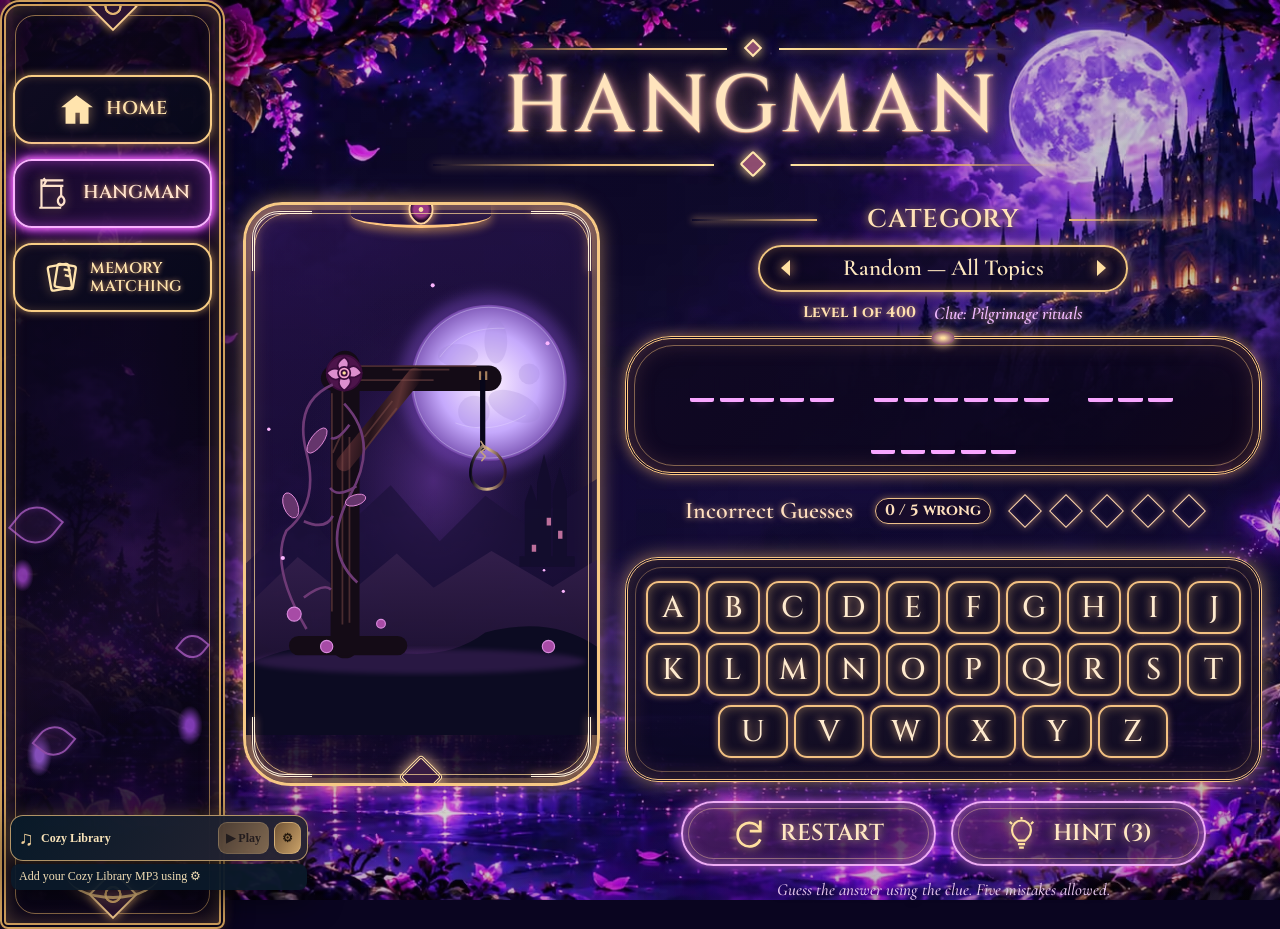
==== commit 54131857: "Enable Cozy Library music throughout chapters/hangman.html" ====
--- a/chapters/hangman.html
+++ b/chapters/hangman.html
@@ -14,6 +14,8 @@
   <link rel="stylesheet" href="../hangman.css?v=3">
   <script defer src="../hangman-phrases.js?v=2"></script>
   <script defer src="../hangman.js?v=3"></script>
+  <link rel="stylesheet" href="../forest-music.css?v=1">
+  <script defer src="../forest-music.js?v=1"></script>
 </head>
 <body class="hangman-page">
   <!-- The background is the separately supplied, clean AI forest art.
--- a/hangman.css
+++ b/hangman.css
@@ -265,3 +265,82 @@
   .hangman-word.is-long .hangman-word-unit{gap:2px}
   .hangman-word-gap{flex-basis:7px}
 }
+
+
+/* Feedback for real incorrect guesses; the five SVG stages still use the same artwork. */
+.hangman-wrong-count{display:inline-flex;align-items:center;justify-content:center;
+  min-width:76px;padding:4px 9px;border:1px solid #eec18b;border-radius:20px;
+  background:#1b0d2ad9;color:#ffe1bd;box-shadow:0 0 7px #e6ab6780;
+  font:700 clamp(12px,1.2vw,16px)/1 'Cinzel',Georgia,serif;
+  white-space:nowrap;font-variant-numeric:tabular-nums}
+.hangman-answer-frame.is-wrong-flash{animation:hangman-error-shake .52s ease-in-out,
+  hangman-error-border .8s ease-out}
+.hangman-illustration-frame.is-wrong-flash{animation:hangman-error-border .8s ease-out}
+.hangman-wrong-track.is-wrong-flash .hangman-diamond.is-lost{
+  animation:hangman-error-diamond .7s ease-out}
+@keyframes hangman-error-shake{
+  0%,100%{transform:translateX(0)}
+  15%,45%{transform:translateX(-5px)}
+  30%,65%{transform:translateX(5px)}
+  80%{transform:translateX(-2px)}
+}
+@keyframes hangman-error-border{
+  0%,100%{box-shadow:inset 0 0 24px #b974685a,0 0 14px #f8b56c95}
+  35%{border-color:#ff638c;box-shadow:0 0 18px #ff4c78,0 0 34px #ff326888,inset 0 0 22px #ff537b9c}
+}
+@keyframes hangman-error-diamond{
+  0%,100%{filter:none}
+  45%{filter:drop-shadow(0 0 9px #ff3979) brightness(1.8)}
+}
+/* Big, immediate victory/loss announcement; the CTA sits ABOVE the keyboard. */
+.hangman-result{position:relative;margin:9px 0 14px;padding:13px 16px 15px;text-align:center;
+  border:2px solid #f8ce91;border-radius:20px;background:linear-gradient(130deg,#160a2df5,#270b36e8,#10071ff0);
+  box-shadow:0 0 19px #f0bd7a9a,inset 0 0 18px #d597a24d}
+.hangman-result[hidden]{display:none!important}
+.hangman-result.is-win{border-color:#ffd58e;box-shadow:0 0 12px #ffc981,0 0 26px #f7a8ee87,inset 0 0 20px #ae5cd54a;
+  animation:hangman-victory-glow 1.5s ease-in-out 2}
+.hangman-result.is-loss{border-color:#df84a0;box-shadow:0 0 16px #a13b6f85,inset 0 0 18px #813a6242}
+.hangman-result-title{display:block;font:700 clamp(16px,2vw,24px)/1.15 'Cinzel',Georgia,serif;
+  color:#ffe1a3;text-shadow:0 0 14px #ecb36f;letter-spacing:.03em}
+.hangman-result.is-loss .hangman-result-title{color:#ffbacf}
+.hangman-result-message{margin:6px auto 5px;max-width:95%;
+  font:600 clamp(16px,1.7vw,22px)/1.1 'Cormorant Garamond',Georgia,serif;color:#ffe8d5}
+.hangman-result .hangman-next-level:not([hidden]){margin:8px auto 0;
+  min-height:47px;padding:8px 24px;border-color:#ffd48b;
+  background:linear-gradient(125deg,#752680,#3d1558,#812a80);
+  box-shadow:0 0 12px #ffcf88,0 0 18px #ed74e788,inset 0 0 15px #f7bb8780;
+  color:#fff6d8;font-weight:700;letter-spacing:.025em;
+  animation:hangman-next-pulse 1.25s ease-in-out infinite alternate}
+.hangman-result .hangman-next-level:focus-visible{outline:3px solid #fff6d1;outline-offset:3px}
+@keyframes hangman-victory-glow{50%{box-shadow:0 0 20px #ffe2a7,0 0 45px #ed8bf6a6,inset 0 0 30px #c863d36b}}
+@keyframes hangman-next-pulse{to{box-shadow:0 0 18px #ffe5b0,0 0 29px #f38dffa6,inset 0 0 22px #f7c3b18a}}
+/* Original CSS-painted gold/purple flower-petal confetti. No emoji or screenshots. */
+.hangman-confetti{position:fixed;inset:0;pointer-events:none;z-index:50;overflow:hidden}
+.hangman-confetti-piece{position:absolute;left:var(--x);top:-22px;display:block;
+  width:var(--size);height:calc(var(--size) * 1.7);
+  background:#f8d48a;border-radius:80% 0 80% 0;box-shadow:0 0 7px #fbd29b88;
+  opacity:0;animation:hangman-confetti-fall var(--duration) cubic-bezier(.15,.6,.42,1)
+  var(--delay) both}
+.hangman-confetti-piece:nth-child(4n + 2){background:#e875ec;box-shadow:0 0 7px #ef9bfa9c}
+.hangman-confetti-piece:nth-child(4n + 3){background:#f6a9c9;box-shadow:0 0 7px #e898d3a4}
+.hangman-confetti-piece:nth-child(4n + 4){background:#fff3c9;box-shadow:0 0 7px #ffe7bfa4}
+@keyframes hangman-confetti-fall{
+  0%{transform:translate3d(0,-5vh,0) rotate(0deg);opacity:0}
+  8%{opacity:1}
+  80%{opacity:1}
+  100%{transform:translate3d(var(--drift),110vh,0) rotate(var(--spin));opacity:0}
+}
+@media(max-width:760px){
+ .hangman-errors{gap:8px}
+ .hangman-wrong-count{padding:4px 7px;font-size:12px}
+ .hangman-result{margin:7px 0 12px;padding:11px 9px 13px}
+ .hangman-result .hangman-next-level:not([hidden]){min-height:44px;padding:8px 16px;font-size:15px}
+}
+@media(prefers-reduced-motion:reduce){
+ .hangman-answer-frame.is-wrong-flash,
+ .hangman-illustration-frame.is-wrong-flash,
+ .hangman-wrong-track.is-wrong-flash .hangman-diamond.is-lost,
+ .hangman-result.is-win,.hangman-result .hangman-next-level:not([hidden]){
+   animation:none!important}
+ .hangman-confetti{display:none!important}
+}
--- a/forest-music.css
+++ b/forest-music.css
@@ -0,0 +1,66 @@
+/* Shared Cozy Library soundtrack — self-contained, never affects game layouts. */
+#forest-cozy-music[hidden],#forest-cozy-music .forest-music-menu[hidden]{display:none!important}
+#forest-cozy-music{
+ position:fixed;z-index:100;bottom:max(10px,env(safe-area-inset-bottom));left:max(10px,env(safe-area-inset-left));
+ width:min(298px,calc(100vw - 20px));color:#fff3d6;
+ font:500 12px/1.35 Georgia,"Times New Roman",serif;
+ filter:drop-shadow(0 8px 17px #000a);box-sizing:border-box;
+}
+#forest-cozy-music *{box-sizing:border-box}
+#forest-cozy-music :is(button,input,a):focus-visible{
+ outline:2px solid #ffde91;outline-offset:3px
+}
+#forest-cozy-music .forest-music-toolbar{
+ display:flex;align-items:center;gap:5px;padding:6px;
+ border:1px solid #d6b176cf;border-radius:13px;
+ background:linear-gradient(120deg,#081a29f8,#2a2534f8);
+ box-shadow:0 0 17px #efbd6740;
+}
+#forest-cozy-music .forest-music-mark{font-size:20px;color:#f0d09b;padding:0 2px}
+#forest-cozy-music .forest-music-name{
+ font-size:12px;color:#f8e3b9;font-weight:700;
+ flex:1;min-width:0;white-space:nowrap;overflow:hidden;text-overflow:ellipsis
+}
+#forest-cozy-music button{
+ border:1px solid #e6c3898c;border-radius:9px;cursor:pointer;
+ font:700 12px Georgia,serif;
+}
+#forest-cozy-music .forest-music-toolbar button{
+ min-height:32px;padding:5px 7px;background:linear-gradient(120deg,#705335,#c9a168);
+ color:#24190e;white-space:nowrap;
+}
+#forest-cozy-music button:hover:not(:disabled){filter:brightness(1.12)}
+#forest-cozy-music button:disabled{opacity:.55;cursor:not-allowed}
+#forest-cozy-music .forest-music-status{
+ margin:3px 1px 0;padding:5px 8px;border-radius:8px;
+ background:#0b1b2beb;color:#f2deb5;line-height:1.3;overflow-wrap:anywhere;
+}
+#forest-cozy-music .forest-music-menu{
+ margin-top:5px;padding:13px;max-height:min(68vh,490px);overflow:auto;
+ border:1px solid #dcbd8dbd;border-radius:13px;
+ background:linear-gradient(145deg,#0a1d2bf9,#24202ef9);
+ box-shadow:0 8px 25px #000b;
+}
+#forest-cozy-music .forest-music-menu label{display:block;color:#f3d49d;margin:0 0 6px}
+#forest-cozy-music .forest-music-menu input[type=range]{
+ display:block;width:100%;accent-color:#e3bb76;margin:0 0 10px;
+}
+#forest-cozy-music .forest-music-menu p{
+ margin:10px 0;color:#e9d9c1;font-size:12px;line-height:1.45;
+}
+#forest-cozy-music .forest-music-menu button{
+ display:block;width:100%;padding:10px;margin:8px 0;
+ background:#694d35;color:#fff2d8;
+}
+#forest-cozy-music .forest-music-menu #forest-cozy-delete{background:#332b34}
+#forest-cozy-music .forest-music-menu .forest-music-note{
+ color:#d7c3ae;font-style:italic;font-size:11px;
+}
+@media(max-width:480px){
+ #forest-cozy-music{width:min(245px,calc(100vw - 16px));left:8px;bottom:max(8px,env(safe-area-inset-bottom))}
+ #forest-cozy-music .forest-music-toolbar{padding:5px}
+ #forest-cozy-music .forest-music-mark{font-size:17px}
+ #forest-cozy-music .forest-music-name{font-size:11px}
+ #forest-cozy-music .forest-music-toolbar button{min-height:30px;padding:4px 5px;font-size:11px}
+ #forest-cozy-music .forest-music-status{font-size:10px}
+}
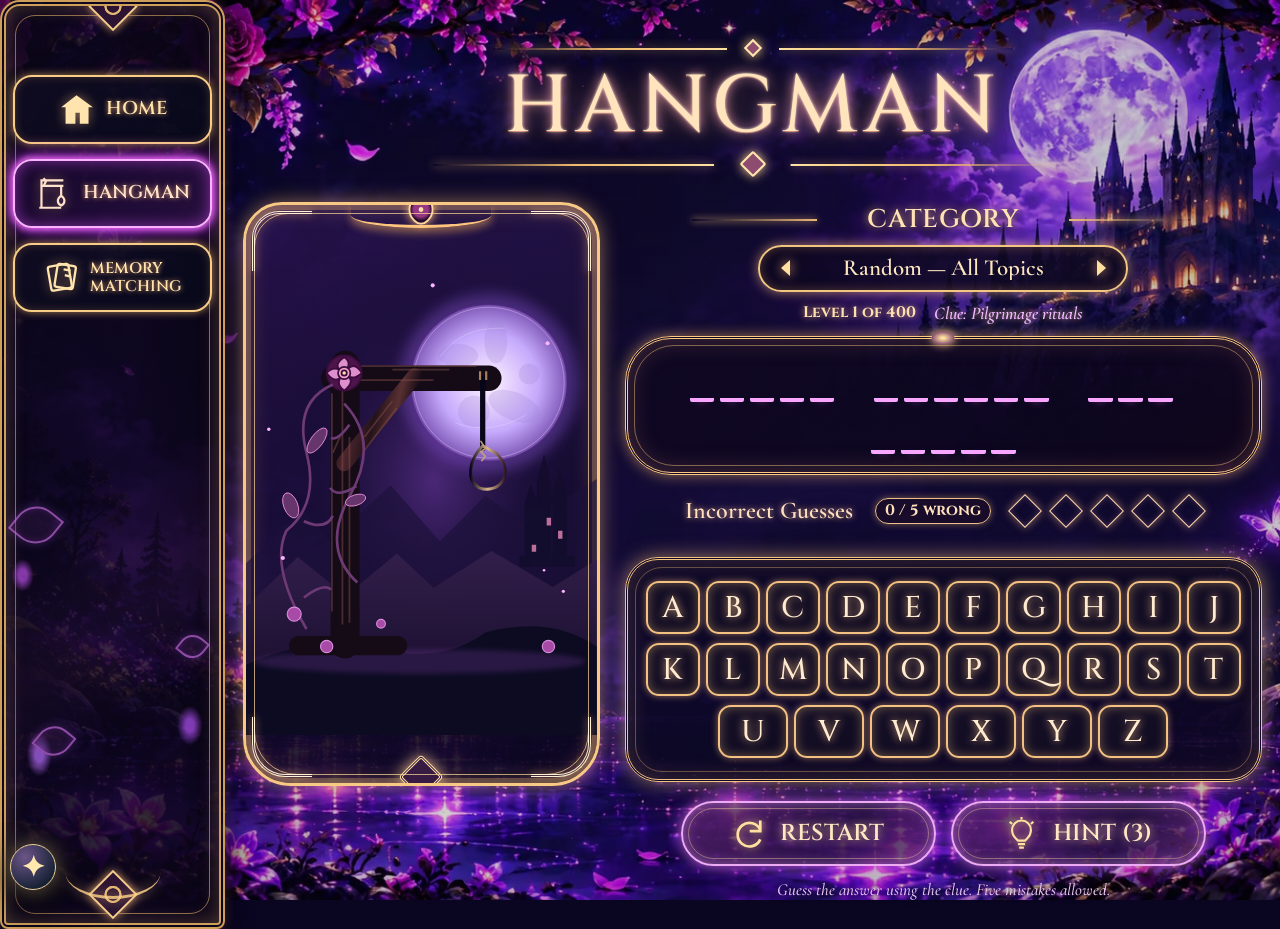
==== commit e790d156: "Add continuous music navigation and compact star in chapters/hangman.html" ====
--- a/chapters/hangman.html
+++ b/chapters/hangman.html
@@ -14,8 +14,9 @@
   <link rel="stylesheet" href="../hangman.css?v=3">
   <script defer src="../hangman-phrases.js?v=2"></script>
   <script defer src="../hangman.js?v=3"></script>
-  <link rel="stylesheet" href="../forest-music.css?v=1">
-  <script defer src="../forest-music.js?v=1"></script>
+  <link rel="stylesheet" href="../forest-music.css?v=3">
+  <script defer src="../forest-audio-config.js?v=1"></script>
+  <script defer src="../forest-music.js?v=3"></script>
 </head>
 <body class="hangman-page">
   <!-- The background is the separately supplied, clean AI forest art.
--- a/forest-music.css
+++ b/forest-music.css
@@ -64,3 +64,68 @@
  #forest-cozy-music .forest-music-toolbar button{min-height:30px;padding:4px 5px;font-size:11px}
  #forest-cozy-music .forest-music-status{font-size:10px}
 }
+
+/* Hosted soundtracks: the visitor only sees player controls, not file setup. */
+#forest-cozy-music [hidden] {display:none!important}
+#forest-music-entrance {
+  position:fixed;inset:0;z-index:2147480000;
+  display:grid;place-items:center;padding:24px;
+  background:radial-gradient(ellipse at 50% 35%,#252040ea,#030b16f2 75%);
+  color:#fce8bd;text-align:center;
+  -webkit-backdrop-filter:blur(12px);backdrop-filter:blur(12px);
+}
+#forest-music-entrance .forest-entrance-card {
+  width:min(440px,100%);padding:36px 24px;
+  border:1px solid #d6b477aa;border-radius:20px;
+  background:linear-gradient(145deg,#182333ee,#271f37ee);
+  box-shadow:0 18px 80px #0009,0 0 42px #e5b9782a;
+  font-family:Georgia,"Times New Roman",serif;
+}
+#forest-music-entrance .forest-entrance-eyebrow {
+  font-size:12px;letter-spacing:.18em;text-transform:uppercase;color:#d7b681;
+}
+#forest-music-entrance h2 {
+  margin:14px 0;font:600 clamp(28px,6vw,42px)/1.1 Georgia,serif;color:#ffe7ac;
+}
+#forest-music-entrance p {font-size:16px;line-height:1.6;color:#f7e3c2}
+#forest-music-entrance button {
+  display:block;margin:28px auto 14px;padding:15px 30px;min-height:52px;
+  border:1px solid #f9dfa6;border-radius:30px;
+  background:linear-gradient(125deg,#ae804c,#f0d090);
+  color:#241716;cursor:pointer;
+  font:bold 17px Georgia,serif;box-shadow:0 3px 26px #d6b47777;
+}
+#forest-music-entrance button:focus-visible {outline:3px solid #fff;outline-offset:4px}
+#forest-music-entrance .forest-entrance-hint {font-size:12px;color:#dec69a}
+
+/* Compact music star: one tap to expand; all player controls live inside. */
+#forest-cozy-music { width:auto; z-index:1100; }
+#forest-cozy-music.is-open { width:min(298px,calc(100vw - 20px)); }
+#forest-cozy-music .forest-music-body[hidden] { display:none!important; }
+#forest-cozy-music .forest-music-toggle {
+  display:grid;place-items:center;width:46px;height:46px;min-width:46px;
+  padding:0;border:1px solid #f0d39b;border-radius:50%;
+  color:#ffe8ad;font:700 29px/1 Georgia,serif;cursor:pointer;
+  background:radial-gradient(circle at 32% 28%,#6c5588,#162134 75%);
+  box-shadow:0 0 22px #f8d99877,0 5px 22px #000a;
+  transition:transform .18s ease,box-shadow .18s ease;
+}
+#forest-cozy-music .forest-music-toggle:hover {
+  transform:scale(1.06);box-shadow:0 0 28px #f8d998ab,0 5px 22px #000a;
+}
+#forest-cozy-music.is-open .forest-music-toggle{margin-bottom:6px}
+#forest-cozy-music .forest-music-body { width:100%; }
+#forest-cozy-music:not(.is-open) .forest-music-body{display:none!important}
+@media(max-width:480px){
+ #forest-cozy-music{width:auto}
+ #forest-cozy-music.is-open{width:min(245px,calc(100vw - 16px))}
+ #forest-cozy-music .forest-music-toggle{width:44px;height:44px;min-width:44px}
+}
+
+/* Keep all in-app chapters inside the homepage so its audio never restarts. */
+#forest-adventure-frame {
+ position:fixed;inset:0;width:100%;height:100%;height:100dvh;
+ border:0;display:block;z-index:800;background:#07131d;
+}
+#forest-adventure-frame[hidden]{display:none!important}
+body.forest-shell-in-chapter {overflow:hidden!important}
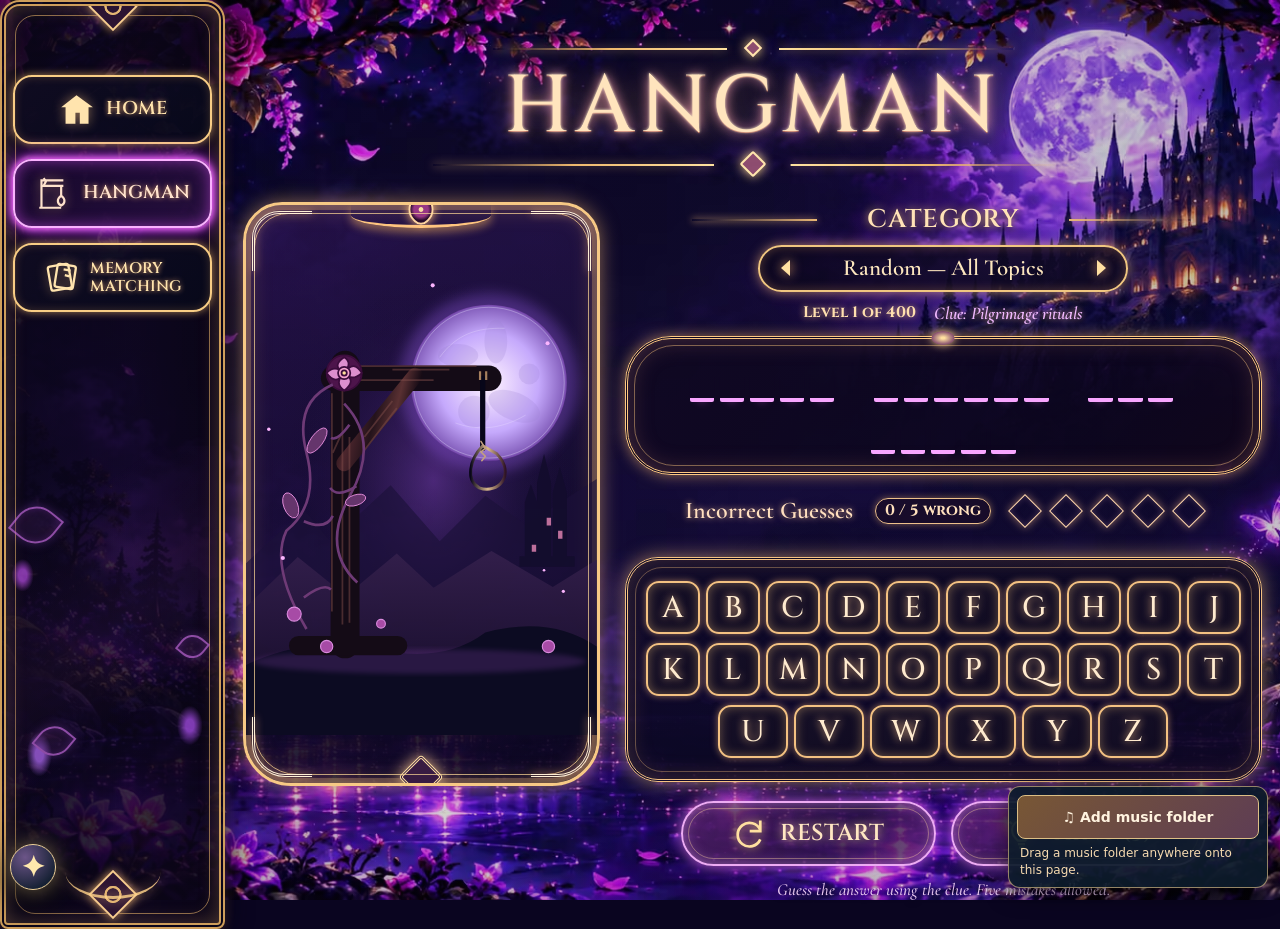
==== commit 3d128504: "Enable app-wide laptop folder import and remove Google Drive sign-in" ====
--- a/chapters/hangman.html
+++ b/chapters/hangman.html
@@ -14,9 +14,10 @@
   <link rel="stylesheet" href="../hangman.css?v=3">
   <script defer src="../hangman-phrases.js?v=2"></script>
   <script defer src="../hangman.js?v=3"></script>
-  <link rel="stylesheet" href="../forest-music.css?v=3">
-  <script defer src="../forest-audio-config.js?v=1"></script>
-  <script defer src="../forest-music.js?v=3"></script>
+  <link rel="stylesheet" href="../forest-music.css?v=5">
+  <script defer src="../forest-audio-config.js?v=2"></script>
+  <script defer src="../forest-local-music.js?v=1"></script>
+  <script defer src="../forest-music.js?v=6"></script>
 </head>
 <body class="hangman-page">
   <!-- The background is the separately supplied, clean AI forest art.
--- a/forest-music.css
+++ b/forest-music.css
@@ -129,3 +129,36 @@
 }
 #forest-adventure-frame[hidden]{display:none!important}
 body.forest-shell-in-chapter {overflow:hidden!important}
+
+
+
+/* One persistent folder-import button for the entire Forest, including chapters. */
+.forest-local-music-ui{
+  position:fixed;z-index:1250;bottom:12px;right:12px;
+  width:min(260px,calc(100vw - 26px));
+  padding:8px;border:1px solid #d9bc85aa;border-radius:12px;
+  background:#0c1b2aee;box-shadow:0 5px 22px #000a;
+  color:#ffe4ac;font:12px/1.4 system-ui,sans-serif;
+}
+.forest-local-folder-button{
+  display:block;width:100%;min-height:44px;border:1px solid #dcbf85;
+  border-radius:8px;background:linear-gradient(135deg,#785735,#5e3d54);
+  color:#fff3df;font:700 14px/1.3 system-ui,sans-serif;
+  cursor:pointer;
+}
+.forest-local-folder-button:hover{filter:brightness(1.13)}
+.forest-local-folder-button:focus-visible{outline:3px solid #fff5b1;outline-offset:3px}
+.forest-local-folder-status{margin:6px 3px 0;color:#f7dbb0;overflow-wrap:anywhere}
+.forest-local-drop-overlay{
+  position:fixed;inset:10px;z-index:2000;pointer-events:none;
+  display:grid;place-items:center;padding:20px;
+  background:#102a37e8;border:5px dashed #ffe0a3;border-radius:25px;
+  color:#fff1d1;text-align:center;font:700 clamp(20px,4vw,40px)/1.3 system-ui,sans-serif;
+  text-shadow:0 2px 10px #0009;
+}
+.forest-local-drop-overlay[hidden]{display:none!important}
+@media(max-width:640px){
+  .forest-local-music-ui{bottom:8px;right:8px;width:min(200px,calc(100vw - 16px));padding:5px}
+  .forest-local-folder-button{min-height:37px;font-size:12px}
+  .forest-local-folder-status{font-size:10px}
+}
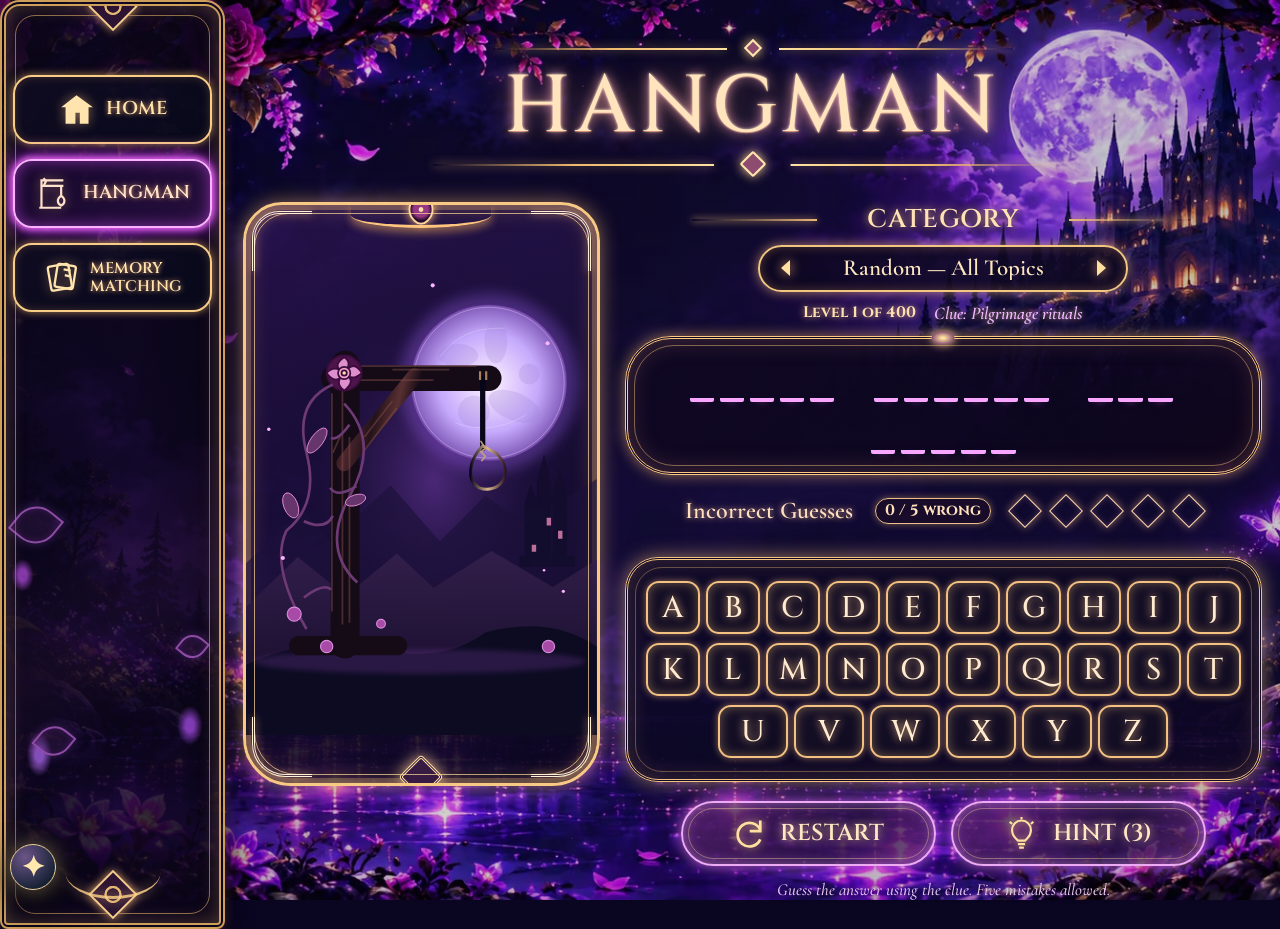
==== commit 8a3edc6f: "Load music importer from existing icon, without floating bottom-right box" ====
--- a/chapters/hangman.html
+++ b/chapters/hangman.html
@@ -14,10 +14,10 @@
   <link rel="stylesheet" href="../hangman.css?v=3">
   <script defer src="../hangman-phrases.js?v=2"></script>
   <script defer src="../hangman.js?v=3"></script>
-  <link rel="stylesheet" href="../forest-music.css?v=5">
+  <link rel="stylesheet" href="../forest-music.css?v=6">
   <script defer src="../forest-audio-config.js?v=2"></script>
-  <script defer src="../forest-local-music.js?v=1"></script>
-  <script defer src="../forest-music.js?v=6"></script>
+  <script defer src="../forest-local-music.js?v=2"></script>
+  <script defer src="../forest-music.js?v=7"></script>
 </head>
 <body class="hangman-page">
   <!-- The background is the separately supplied, clean AI forest art.
--- a/forest-music.css
+++ b/forest-music.css
@@ -132,23 +132,7 @@
 
 
 
-/* One persistent folder-import button for the entire Forest, including chapters. */
-.forest-local-music-ui{
-  position:fixed;z-index:1250;bottom:12px;right:12px;
-  width:min(260px,calc(100vw - 26px));
-  padding:8px;border:1px solid #d9bc85aa;border-radius:12px;
-  background:#0c1b2aee;box-shadow:0 5px 22px #000a;
-  color:#ffe4ac;font:12px/1.4 system-ui,sans-serif;
-}
-.forest-local-folder-button{
-  display:block;width:100%;min-height:44px;border:1px solid #dcbf85;
-  border-radius:8px;background:linear-gradient(135deg,#785735,#5e3d54);
-  color:#fff3df;font:700 14px/1.3 system-ui,sans-serif;
-  cursor:pointer;
-}
-.forest-local-folder-button:hover{filter:brightness(1.13)}
-.forest-local-folder-button:focus-visible{outline:3px solid #fff5b1;outline-offset:3px}
-.forest-local-folder-status{margin:6px 3px 0;color:#f7dbb0;overflow-wrap:anywhere}
+/* Only visible while a local folder is being dragged over the app. */
 .forest-local-drop-overlay{
   position:fixed;inset:10px;z-index:2000;pointer-events:none;
   display:grid;place-items:center;padding:20px;
@@ -157,8 +141,3 @@
   text-shadow:0 2px 10px #0009;
 }
 .forest-local-drop-overlay[hidden]{display:none!important}
-@media(max-width:640px){
-  .forest-local-music-ui{bottom:8px;right:8px;width:min(200px,calc(100vw - 16px));padding:5px}
-  .forest-local-folder-button{min-height:37px;font-size:12px}
-  .forest-local-folder-status{font-size:10px}
-}
